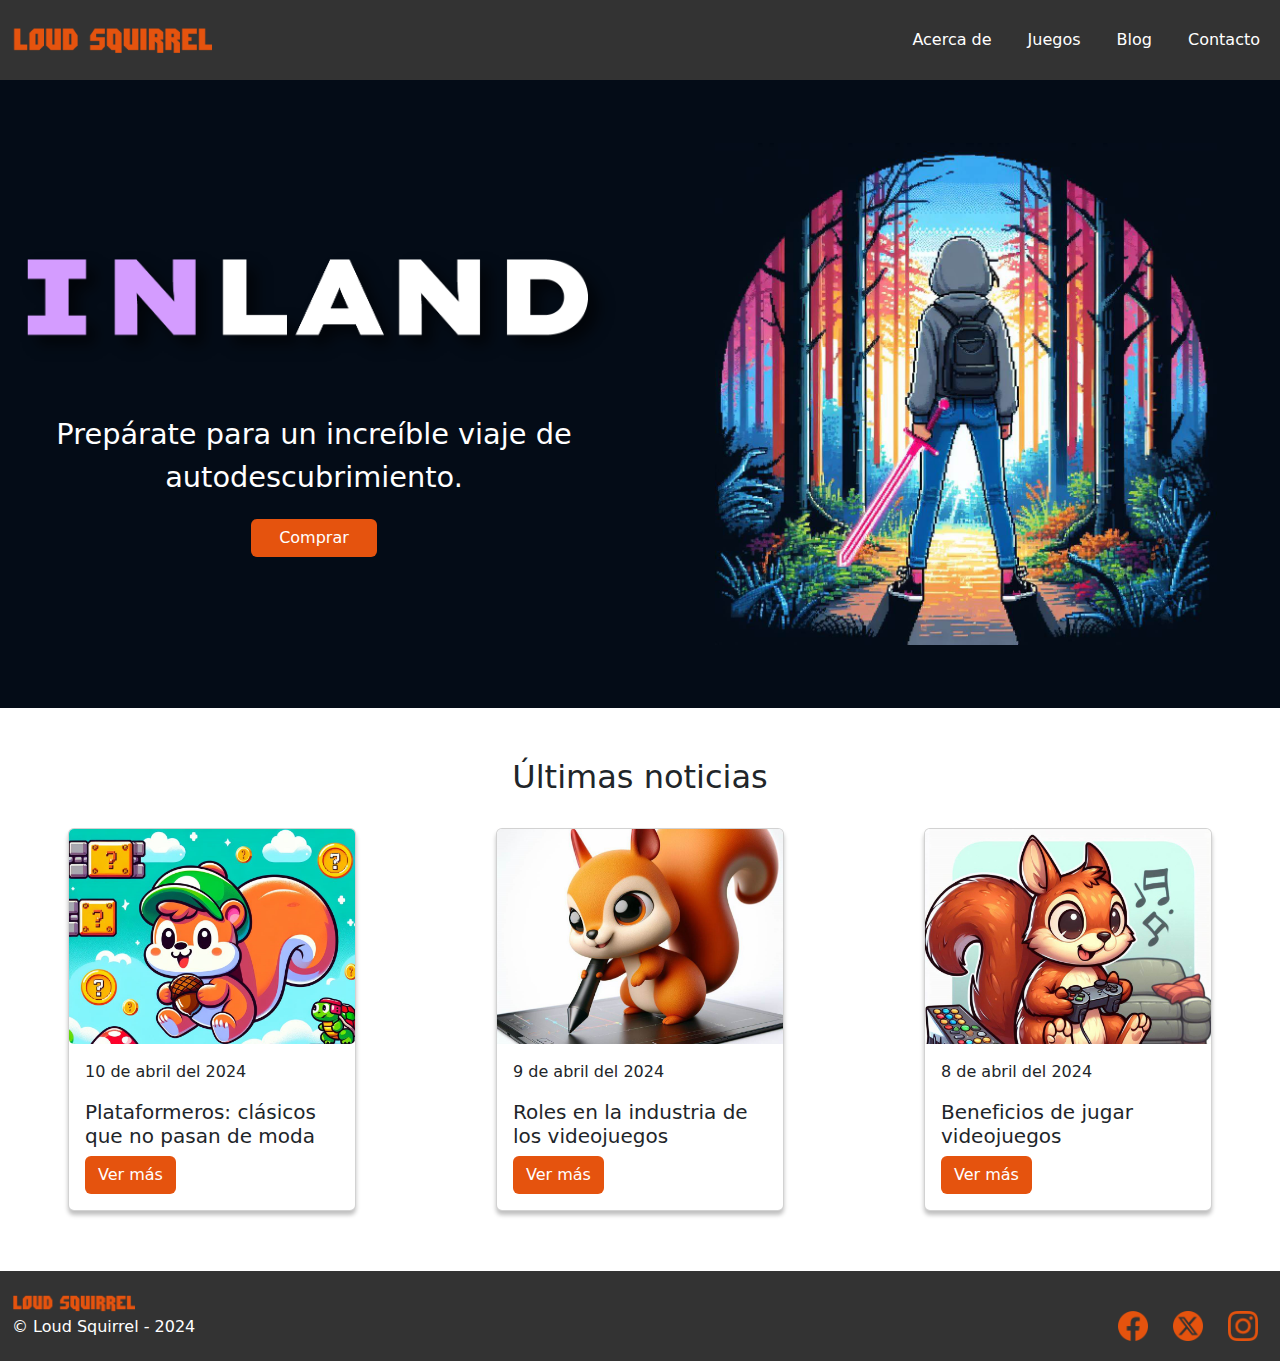
==== index.html @ b3d07eda "Agregar archivos del Proyecto Final" ====
<!DOCTYPE html>
<html lang="es">
  <head>
      <meta charset="UTF-8">
      <meta name="viewport" content="width=device-width, initial-scale=1.0">
      <meta name="description" content="Descubre los juegos innovadores y creativos desarrollados por el Estudio de Videojuegos Loud Squirrel. ¡Explora nuestros proyectos y noticias más recientes!">
      <meta name="keywords" content="videojuegos, estudio de videojuegos, desarrollo de juegos, juegos innovadores, loud squirrel">
      <title>Loud Squirrel Games</title>
      <script src="https://cdn.jsdelivr.net/npm/bootstrap@5.3.0-alpha1/dist/js/bootstrap.bundle.min.js"></script>
      <link rel="stylesheet" href="./CSS/styles.css">
      <link href="https://cdn.jsdelivr.net/npm/bootstrap@5.3.3/dist/css/bootstrap.min.css" rel="stylesheet" integrity="sha384-QWTKZyjpPEjISv5WaRU9OFeRpok6YctnYmDr5pNlyT2bRjXh0JMhjY6hW+ALEwIH" crossorigin="anonymous">
      <link rel="preconnect" href="https://fonts.googleapis.com">
      <link rel="preconnect" href="https://fonts.gstatic.com" crossorigin>
      <link href="https://fonts.googleapis.com/css2?family=Lexend+Giga:wght@100..900&family=Lexend:wght@100..900&display=swap" rel="stylesheet">
      <link rel="stylesheet" href="https://cdnjs.cloudflare.com/ajax/libs/animate.css/4.1.1/animate.min.css"/>
  </head>
<body class="lexend">
  <header>
    <nav class="navbar navbar-expand-lg bg-color lexend white-text">
      <div class="container-fluid">
        <a class="navbar-brand" href="index.html">
          <img src="./assets/images/logo.png" alt="Logo con letras color naranja y en mayúsculas con las palabras Loud Squirrel" class="main-logo">
        </a>
        <button class="navbar-toggler" type="button" data-bs-toggle="collapse" data-bs-target="#navbarSupportedContent" aria-controls="navbarSupportedContent" aria-expanded="false" aria-label="Toggle navigation">
        <span class="navbar-toggler-icon"></span>
        </button>
        <div class="collapse navbar-collapse" id="navbarSupportedContent">
          <ul class="navbar-nav ms-auto">
            <li class="nav-item white-text">
              <a class="nav-link" href="./public/about.html">Acerca de</a>
            </li>
            <li class="nav-item white-text">
              <a class="nav-link" href="./public/games.html">Juegos</a>
            </li>
            <li class="nav-item white-text">
              <a class="nav-link" href="./public/blog.html">Blog</a>
            </li>
            <li class="nav-item white-text">
              <a class="nav-link" href="./public/contact.html">Contacto</a>
            </li>
          </ul>
        </div>
      </div>
    </nav>
  </header>
  <main>
    <!--Contenedor donde va el videojuego más reciente del estudio-->
    <div class=".container-fluid black-bg ">
      <div class="row align-items-center animate__animated animate__fadeInUp">
        <div class="col-md-6  align-items-center text-center">
          <div class="text-content ">
            <img src="./assets/images/logo_inland.png" alt="Logo con la palabra Inland en mayúsculas">
            <p class="white-text description">Prepárate para un increíble viaje de autodescubrimiento.</p>
            <a href="https://store.steampowered.com/?l=spanish" target="_blank">
              <button class="btn btn-color btn-main">Comprar</button>
            </a>
          </div>
        </div>
        <div class="col-md-6">
          <div class="image-container">
            <img src="./assets/images/inland.jpeg" alt="chica de espaldas con un bosque colorido enfrente" class="img-fluid">
          </div>
        </div>
      </div>
    </div>
    <!--Contenedor para las entradas más recientes del blog-->
    <div class="news .container-fluid title content">
      <h2 style="text-align: center;">Últimas noticias</h2><br>
      <div class="row row-cols-1 row-cols-md-3 g-1 justify-content-center">
        <div class="col">
          <div class="card" style="width: 18rem;">
            <img src="./assets/images/blog1.jpeg" class="card-img-top card-img" alt="ardilla de caricatura en un mundo de videojuegos">
            <div class="card-body">
              <p class="card-text">10 de abril del 2024</p>
              <h5 class="card-title">Plataformeros: clásicos que no pasan de moda</h5>
              <a href="./public/article1.html" class="btn btn-color">Ver más</a>
            </div>
          </div>
        </div>
        <div class="col">
          <div class="card" style="width: 18rem;">
            <img src="./assets/images/blog2.jpeg" class="card-img-top" alt="ardilla dibujando con una tableta gráfica">
            <div class="card-body">
              <p class="card-text">9 de abril del 2024</p>
              <h5 class="card-title">Roles en la industria de los videojuegos</h5>
              <a href="./public/article2.html" class="btn btn-color">Ver más</a>
            </div>
          </div>
        </div>
        <div class="col">
          <div class="card" style="width: 18rem;">
            <img src="./assets/images/blog3.jpeg" class="card-img-top" alt="ardilla de caricatura jugando videojuegos">
            <div class="card-body">
              <p class="card-text">8 de abril del 2024</p>
              <h5 class="card-title">Beneficios de jugar videojuegos</h5>
              <a href="./public/article3.html" class="btn btn-color">Ver más</a>
            </div>
          </div>
        </div>  
      </div> 
    </div>
  </main>
    <footer class="footer-container mt-auto">
      <div class="container-fluid">
        <div class="row">
          <div class="col-md-6">
            <div class="footer-content d-flex flex-column align-items-start">
              <div class="footer-logo mb-2">
                <img src="./assets/images/logo.png" alt="Logo con letras color naranja y en mayúsculas con las palabras Loud Squirrel" height="50">
                <p class="m-0">© Loud Squirrel - 2024</p>
              </div>
            </div>
          </div>
          <div class="col-md-6">
            <div class="social-media text-md-end">
              <a href="https://www.facebook.com/epicgames" target="_blank"><img src="./assets/images/facebook.png" alt="Logo de Facebook" height="30"></a>
              <a href="https://x.com/epicgames" target="_blank"><img src="./assets/images/twitter.png" alt="Logo de X" height="30"></a>
              <a href="https://www.instagram.com/epicgames/" target="_blank"><img src="./assets/images/instagram.png" alt="Logo de Instagram" height="30"></a>
            </div>
          </div>
        </div>
      </div>
    </footer>
  </body>
</html>
---- CSS/styles.css ----
body {
  margin: 0;
  padding: 0;
  height: 100%;
  display: flex;
  flex-direction: column;
}

.poster, .card {
  margin: auto;
  box-shadow: 0px 4px 4px 0px rgba(0, 0, 0, 0.25);
}

.parragraph {
  font: "Lexend", sans-serif auto normal;
  font-size: 25px;
  font-weight: 300;
  line-height: normal;
  text-align: justify;
  margin: 20px;
}

h4 {
  text-align: center;
}

html, body {
  height: 100%;
  margin: 0;
}

main {
  flex: 1;
}

.poster {
  border-radius: 10px !important;
  border: rgba(0, 0, 0, 0) !important;
}

.logo {
  height: 20px;
  display: flex;
  flex-direction: column;
}

.main-logo {
  width: 200px;
}

.title {
  margin-top: 50px;
}

.content {
  margin-bottom: 60px;
}

.form {
  margin: 50px;
}

.form-control {
  border-color: #E5530E !important;
}

.game-card {
  border: none !important;
  box-shadow: none !important;
}

nav {
  height: 80px;
}
nav ul {
  margin: 0;
  padding: 0;
}
nav ul li {
  display: inline-block;
  margin-left: 20px;
}
nav ul li a {
  color: #fff !important;
  text-decoration: none;
  font-size: 18px;
}
nav ul li a:hover {
  color: #E5530E !important;
}

.navbar {
  background-color: #333 !important;
  z-index: 10;
}

.nav-item {
  background-color: #333 !important;
}

footer {
  background-color: #333 !important;
  padding: 20px 0;
  color: #fff;
  justify-content: space-between;
  margin-top: auto;
  height: 10%;
}
footer .logo {
  display: flex;
  align-items: center;
}
footer .logo img {
  height: 50px;
  margin-left: 20px;
}
footer .social-media {
  margin-top: 20px;
  gap: 10px;
  text-align: right;
}
footer .social-media a {
  display: inline-block;
  margin: 0 10px;
}
footer .social-media a img {
  height: 30px;
}

.footer-container {
  padding: 20px 0;
}

.footer-logo img {
  height: 20px;
  margin-right: 10px;
}

@media (max-width: 576px) {
  .footer-content {
    flex-direction: column;
    align-items: flex-start;
  }
}
.footer-content {
  display: flex;
  justify-content: space-between;
  align-items: center;
}

.news {
  display: grid;
  grid-template-columns: 3;
}

.bg-color {
  background-color: #333 !important;
}

.white-text {
  color: white !important;
}

.lexend {
  font: "Lexend", sans-serif auto normal;
}

.btn-color {
  background-color: #E5530E !important;
  color: #fff !important;
}

.black-bg {
  background-color: #040C17;
}

.btn-main {
  width: 20% !important;
}

input::selection, textarea::selection {
  background-color: #4f9912;
  color: #fff;
}

.home {
  display: grid;
  grid-template-columns: 1fr 1fr;
  gap: 20px;
}

.text-content {
  display: flex;
  flex-direction: column;
  justify-content: center;
}

.description {
  margin: 20px;
  font-size: 180%;
}

.image-container img {
  max-width: 100%;
  height: auto;
  padding: 10%;
}

.container-full {
  height: 100vh;
}

/*# sourceMappingURL=styles.css.map */
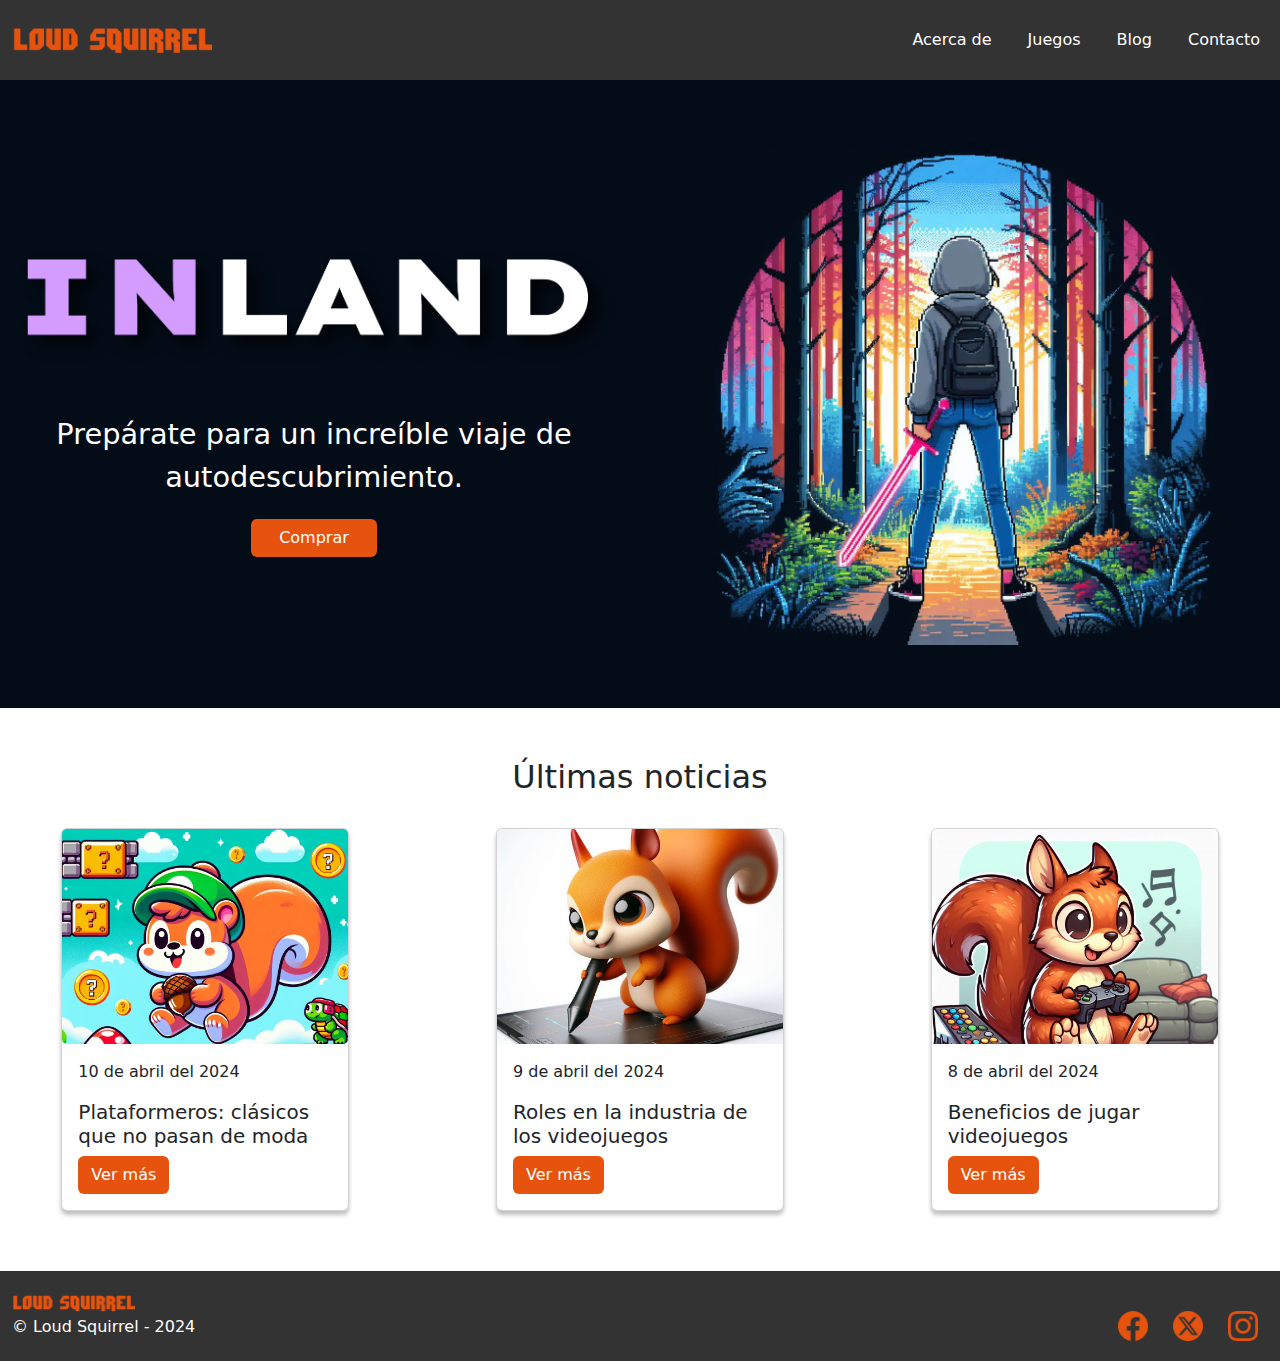
==== commit 580d1ada: "Correciones menores" ====
--- a/index.html
+++ b/index.html
@@ -66,7 +66,7 @@
     <!--Contenedor para las entradas más recientes del blog-->
     <div class="news .container-fluid title content">
       <h2 style="text-align: center;">Últimas noticias</h2><br>
-      <div class="row row-cols-1 row-cols-md-3 g-1 justify-content-center">
+      <div class="row row-cols-1 row-cols-md-3 g-4 justify-content-center">
         <div class="col">
           <div class="card" style="width: 18rem;">
             <img src="./assets/images/blog1.jpeg" class="card-img-top card-img" alt="ardilla de caricatura en un mundo de videojuegos">
